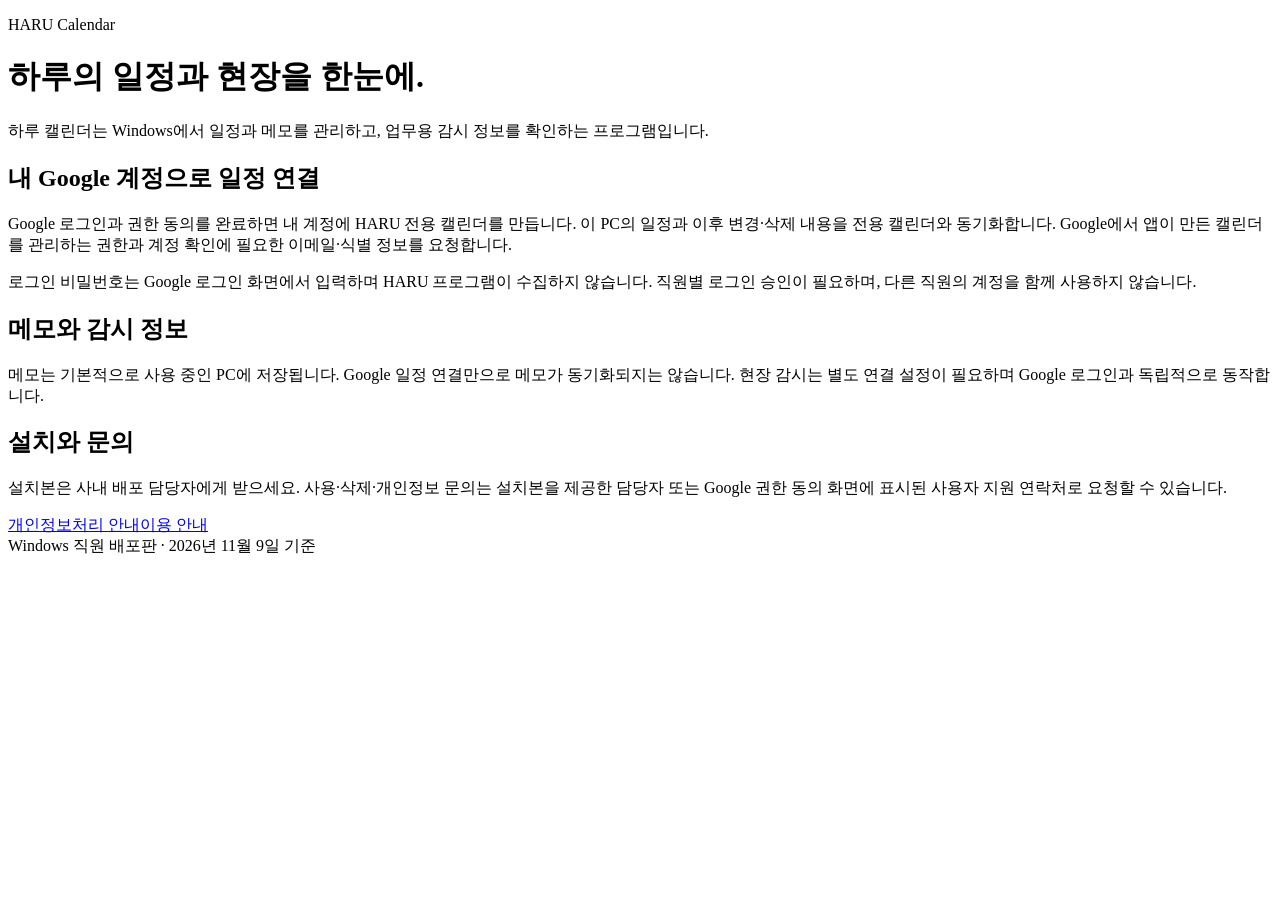
==== index.html @ 08e27e6e "Publish HARU Calendar application information" ====
<!doctype html><html lang="ko"><meta charset="utf-8"><meta name="viewport" content="width=device-width,initial-scale=1"><title>HARU Calendar · 하루 캘린더</title><link rel="stylesheet" href="style.css"><main><p class="brand">HARU Calendar</p><h1>하루의 일정과 현장을 한눈에.</h1><p>하루 캘린더는 Windows에서 일정과 메모를 관리하고, 업무용 감시 정보를 확인하는 프로그램입니다.</p><h2>내 Google 계정으로 일정 연결</h2><p>Google 로그인과 권한 동의를 완료하면 내 계정에 HARU 전용 캘린더를 만듭니다. 이 PC의 일정과 이후 변경·삭제 내용을 전용 캘린더와 동기화합니다. Google에서 앱이 만든 캘린더를 관리하는 권한과 계정 확인에 필요한 이메일·식별 정보를 요청합니다.</p><p>로그인 비밀번호는 Google 로그인 화면에서 입력하며 HARU 프로그램이 수집하지 않습니다. 직원별 로그인 승인이 필요하며, 다른 직원의 계정을 함께 사용하지 않습니다.</p><h2>메모와 감시 정보</h2><p>메모는 기본적으로 사용 중인 PC에 저장됩니다. Google 일정 연결만으로 메모가 동기화되지는 않습니다. 현장 감시는 별도 연결 설정이 필요하며 Google 로그인과 독립적으로 동작합니다.</p><h2>설치와 문의</h2><p>설치본은 사내 배포 담당자에게 받으세요. 사용·삭제·개인정보 문의는 설치본을 제공한 담당자 또는 Google 권한 동의 화면에 표시된 사용자 지원 연락처로 요청할 수 있습니다.</p><nav><a href="privacy.html">개인정보처리 안내</a><a href="terms.html">이용 안내</a></nav><footer>Windows 직원 배포판 · 2026년 11월 9일 기준</footer></main></html>
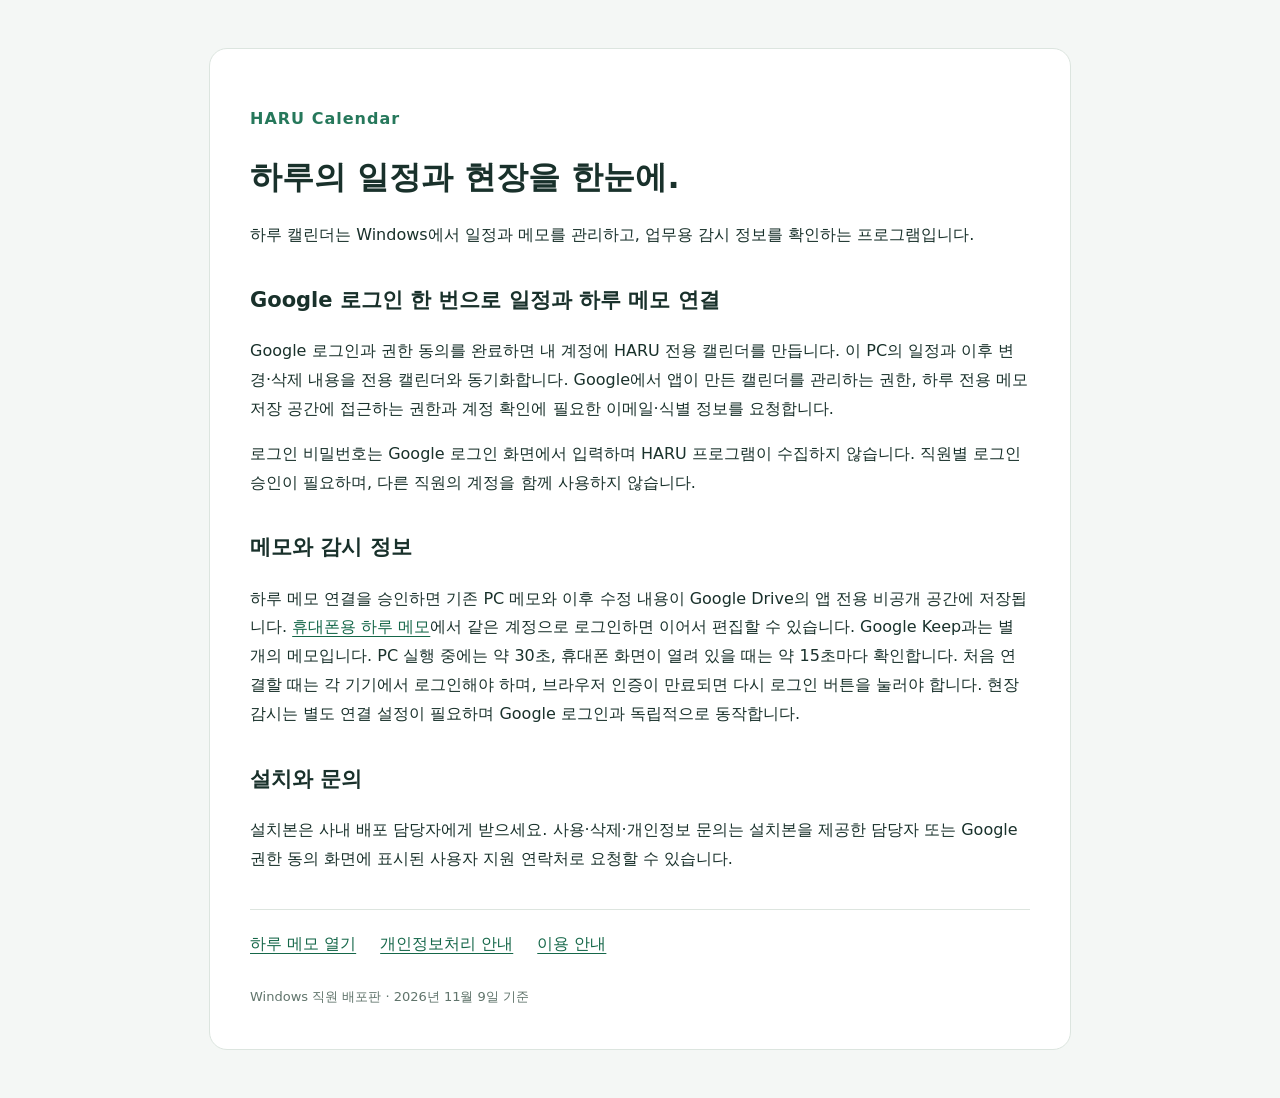
==== commit f0056b7e: "Explain private HARU memo sync and mobile access" ====
--- a/index.html
+++ b/index.html
@@ -1 +1 @@
-<!doctype html><html lang="ko"><meta charset="utf-8"><meta name="viewport" content="width=device-width,initial-scale=1"><title>HARU Calendar · 하루 캘린더</title><link rel="stylesheet" href="style.css"><main><p class="brand">HARU Calendar</p><h1>하루의 일정과 현장을 한눈에.</h1><p>하루 캘린더는 Windows에서 일정과 메모를 관리하고, 업무용 감시 정보를 확인하는 프로그램입니다.</p><h2>내 Google 계정으로 일정 연결</h2><p>Google 로그인과 권한 동의를 완료하면 내 계정에 HARU 전용 캘린더를 만듭니다. 이 PC의 일정과 이후 변경·삭제 내용을 전용 캘린더와 동기화합니다. Google에서 앱이 만든 캘린더를 관리하는 권한과 계정 확인에 필요한 이메일·식별 정보를 요청합니다.</p><p>로그인 비밀번호는 Google 로그인 화면에서 입력하며 HARU 프로그램이 수집하지 않습니다. 직원별 로그인 승인이 필요하며, 다른 직원의 계정을 함께 사용하지 않습니다.</p><h2>메모와 감시 정보</h2><p>메모는 기본적으로 사용 중인 PC에 저장됩니다. Google 일정 연결만으로 메모가 동기화되지는 않습니다. 현장 감시는 별도 연결 설정이 필요하며 Google 로그인과 독립적으로 동작합니다.</p><h2>설치와 문의</h2><p>설치본은 사내 배포 담당자에게 받으세요. 사용·삭제·개인정보 문의는 설치본을 제공한 담당자 또는 Google 권한 동의 화면에 표시된 사용자 지원 연락처로 요청할 수 있습니다.</p><nav><a href="privacy.html">개인정보처리 안내</a><a href="terms.html">이용 안내</a></nav><footer>Windows 직원 배포판 · 2026년 11월 9일 기준</footer></main></html>
+<!doctype html><html lang="ko"><meta charset="utf-8"><meta name="viewport" content="width=device-width,initial-scale=1"><title>HARU Calendar · 하루 캘린더</title><link rel="stylesheet" href="style.css"><main><p class="brand">HARU Calendar</p><h1>하루의 일정과 현장을 한눈에.</h1><p>하루 캘린더는 Windows에서 일정과 메모를 관리하고, 업무용 감시 정보를 확인하는 프로그램입니다.</p><h2>Google 로그인 한 번으로 일정과 하루 메모 연결</h2><p>Google 로그인과 권한 동의를 완료하면 내 계정에 HARU 전용 캘린더를 만듭니다. 이 PC의 일정과 이후 변경·삭제 내용을 전용 캘린더와 동기화합니다. Google에서 앱이 만든 캘린더를 관리하는 권한, 하루 전용 메모 저장 공간에 접근하는 권한과 계정 확인에 필요한 이메일·식별 정보를 요청합니다.</p><p>로그인 비밀번호는 Google 로그인 화면에서 입력하며 HARU 프로그램이 수집하지 않습니다. 직원별 로그인 승인이 필요하며, 다른 직원의 계정을 함께 사용하지 않습니다.</p><h2>메모와 감시 정보</h2><p>하루 메모 연결을 승인하면 기존 PC 메모와 이후 수정 내용이 Google Drive의 앱 전용 비공개 공간에 저장됩니다. <a href="memo/">휴대폰용 하루 메모</a>에서 같은 계정으로 로그인하면 이어서 편집할 수 있습니다. Google Keep과는 별개의 메모입니다. PC 실행 중에는 약 30초, 휴대폰 화면이 열려 있을 때는 약 15초마다 확인합니다. 처음 연결할 때는 각 기기에서 로그인해야 하며, 브라우저 인증이 만료되면 다시 로그인 버튼을 눌러야 합니다. 현장 감시는 별도 연결 설정이 필요하며 Google 로그인과 독립적으로 동작합니다.</p><h2>설치와 문의</h2><p>설치본은 사내 배포 담당자에게 받으세요. 사용·삭제·개인정보 문의는 설치본을 제공한 담당자 또는 Google 권한 동의 화면에 표시된 사용자 지원 연락처로 요청할 수 있습니다.</p><nav><a href="memo/">하루 메모 열기</a><a href="privacy.html">개인정보처리 안내</a><a href="terms.html">이용 안내</a></nav><footer>Windows 직원 배포판 · 2026년 11월 9일 기준</footer></main></html>
--- a/style.css
+++ b/style.css
@@ -0,0 +1 @@
+:root{font-family:"Malgun Gothic",system-ui,sans-serif;color:#19312b;background:#f4f7f5;line-height:1.8}body{margin:0}main{max-width:780px;margin:48px auto;padding:40px;background:white;border:1px solid #dce5df;border-radius:18px}h1{font-size:32px;line-height:1.4}h2{font-size:21px;margin-top:32px}.brand{color:#26785b;font-weight:bold;letter-spacing:1px}p,li{font-size:16px}a{color:#156749;text-underline-offset:4px}nav{display:flex;gap:24px;border-top:1px solid #dde5df;margin-top:36px;padding-top:20px}footer{color:#60746b;font-size:13px;margin-top:26px}@media(max-width:600px){main{margin:12px;padding:24px}h1{font-size:27px}}
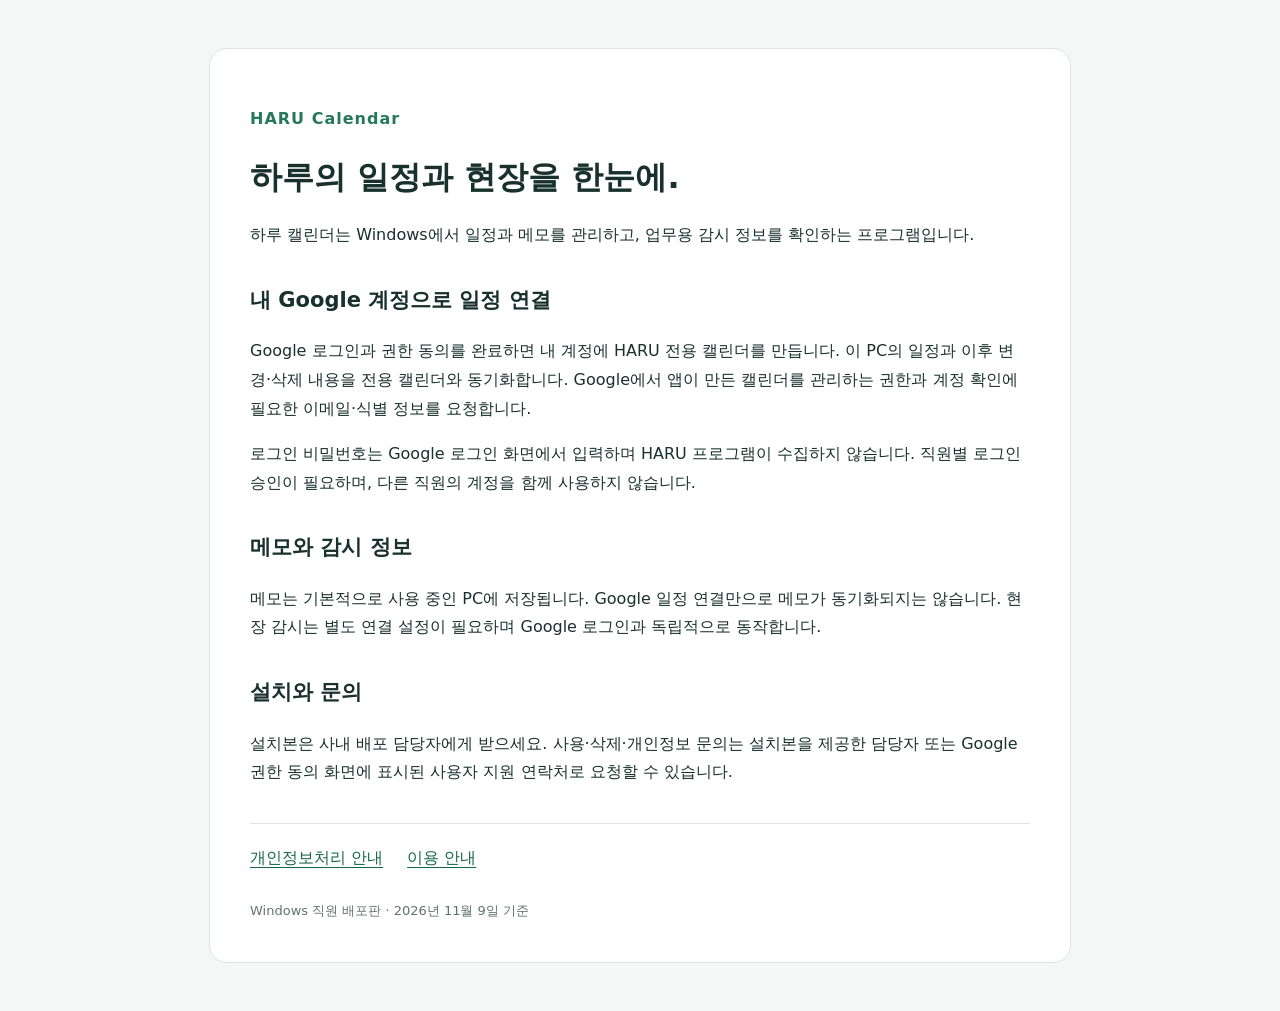
==== commit c6fed641: "Restore original calendar-only notices; remove web memo feature" ====
--- a/index.html
+++ b/index.html
@@ -1 +1 @@
-<!doctype html><html lang="ko"><meta charset="utf-8"><meta name="viewport" content="width=device-width,initial-scale=1"><title>HARU Calendar · 하루 캘린더</title><link rel="stylesheet" href="style.css"><main><p class="brand">HARU Calendar</p><h1>하루의 일정과 현장을 한눈에.</h1><p>하루 캘린더는 Windows에서 일정과 메모를 관리하고, 업무용 감시 정보를 확인하는 프로그램입니다.</p><h2>Google 로그인 한 번으로 일정과 하루 메모 연결</h2><p>Google 로그인과 권한 동의를 완료하면 내 계정에 HARU 전용 캘린더를 만듭니다. 이 PC의 일정과 이후 변경·삭제 내용을 전용 캘린더와 동기화합니다. Google에서 앱이 만든 캘린더를 관리하는 권한, 하루 전용 메모 저장 공간에 접근하는 권한과 계정 확인에 필요한 이메일·식별 정보를 요청합니다.</p><p>로그인 비밀번호는 Google 로그인 화면에서 입력하며 HARU 프로그램이 수집하지 않습니다. 직원별 로그인 승인이 필요하며, 다른 직원의 계정을 함께 사용하지 않습니다.</p><h2>메모와 감시 정보</h2><p>하루 메모 연결을 승인하면 기존 PC 메모와 이후 수정 내용이 Google Drive의 앱 전용 비공개 공간에 저장됩니다. <a href="memo/">휴대폰용 하루 메모</a>에서 같은 계정으로 로그인하면 이어서 편집할 수 있습니다. Google Keep과는 별개의 메모입니다. PC 실행 중에는 약 30초, 휴대폰 화면이 열려 있을 때는 약 15초마다 확인합니다. 처음 연결할 때는 각 기기에서 로그인해야 하며, 브라우저 인증이 만료되면 다시 로그인 버튼을 눌러야 합니다. 현장 감시는 별도 연결 설정이 필요하며 Google 로그인과 독립적으로 동작합니다.</p><h2>설치와 문의</h2><p>설치본은 사내 배포 담당자에게 받으세요. 사용·삭제·개인정보 문의는 설치본을 제공한 담당자 또는 Google 권한 동의 화면에 표시된 사용자 지원 연락처로 요청할 수 있습니다.</p><nav><a href="memo/">하루 메모 열기</a><a href="privacy.html">개인정보처리 안내</a><a href="terms.html">이용 안내</a></nav><footer>Windows 직원 배포판 · 2026년 11월 9일 기준</footer></main></html>
+<!doctype html><html lang="ko"><meta charset="utf-8"><meta name="viewport" content="width=device-width,initial-scale=1"><title>HARU Calendar · 하루 캘린더</title><link rel="stylesheet" href="style.css"><main><p class="brand">HARU Calendar</p><h1>하루의 일정과 현장을 한눈에.</h1><p>하루 캘린더는 Windows에서 일정과 메모를 관리하고, 업무용 감시 정보를 확인하는 프로그램입니다.</p><h2>내 Google 계정으로 일정 연결</h2><p>Google 로그인과 권한 동의를 완료하면 내 계정에 HARU 전용 캘린더를 만듭니다. 이 PC의 일정과 이후 변경·삭제 내용을 전용 캘린더와 동기화합니다. Google에서 앱이 만든 캘린더를 관리하는 권한과 계정 확인에 필요한 이메일·식별 정보를 요청합니다.</p><p>로그인 비밀번호는 Google 로그인 화면에서 입력하며 HARU 프로그램이 수집하지 않습니다. 직원별 로그인 승인이 필요하며, 다른 직원의 계정을 함께 사용하지 않습니다.</p><h2>메모와 감시 정보</h2><p>메모는 기본적으로 사용 중인 PC에 저장됩니다. Google 일정 연결만으로 메모가 동기화되지는 않습니다. 현장 감시는 별도 연결 설정이 필요하며 Google 로그인과 독립적으로 동작합니다.</p><h2>설치와 문의</h2><p>설치본은 사내 배포 담당자에게 받으세요. 사용·삭제·개인정보 문의는 설치본을 제공한 담당자 또는 Google 권한 동의 화면에 표시된 사용자 지원 연락처로 요청할 수 있습니다.</p><nav><a href="privacy.html">개인정보처리 안내</a><a href="terms.html">이용 안내</a></nav><footer>Windows 직원 배포판 · 2026년 11월 9일 기준</footer></main></html>
